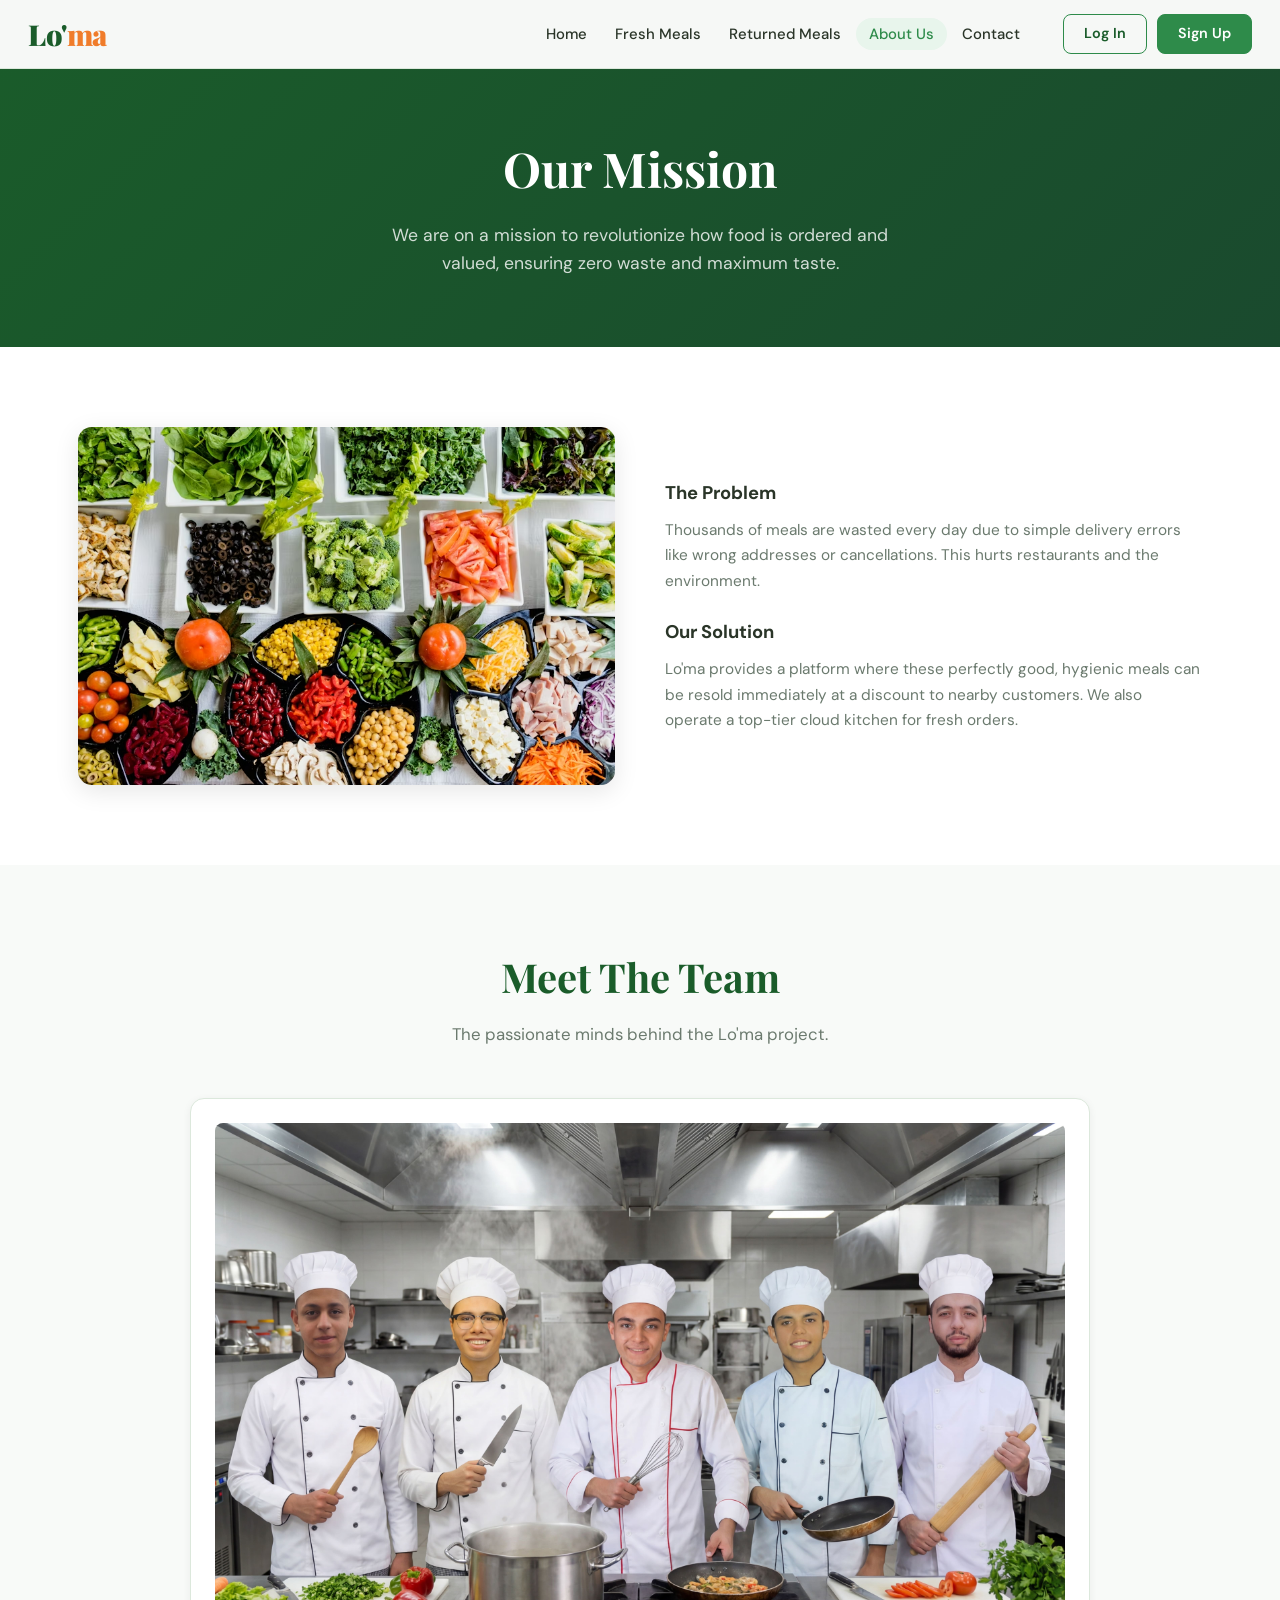
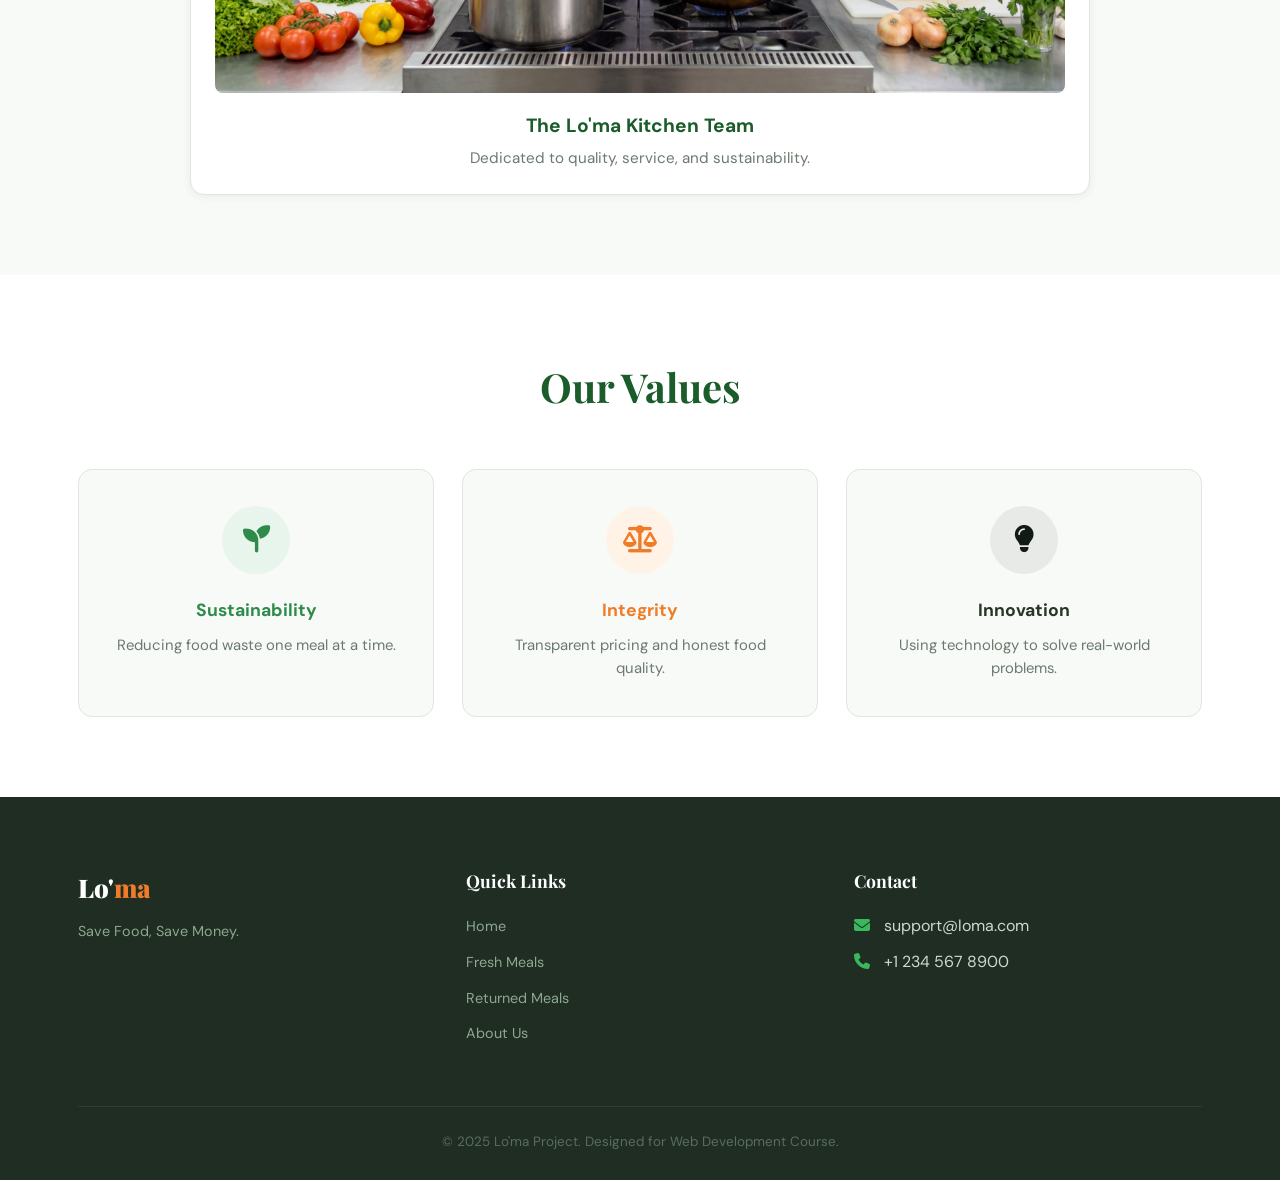
==== about.html @ 8de46e3e "frist" ====
<!DOCTYPE html>
<html lang="en">
<head>
  <meta charset="UTF-8"/>
  <meta name="viewport" content="width=device-width, initial-scale=1.0"/>
  <title>About Us — Lo'ma</title>
  <link rel="stylesheet" href="style.css"/>
  <link rel="stylesheet" href="https://cdnjs.cloudflare.com/ajax/libs/font-awesome/6.4.0/css/all.min.css"/>
</head>
<body>
<nav class="navbar" id="navbar">
  <div class="nav-container">
    <a href="index.html" class="logo">Lo'<span>ma</span></a>
    <ul class="nav-links">
      <li><a href="index.html">Home</a></li>
      <li><a href="new_meal.html">Fresh Meals</a></li>
      <li><a href="return_meal.html">Returned Meals</a></li>
      <li class="active"><a href="about.html">About Us</a></li>
      <li><a href="contact.html">Contact</a></li>
    </ul>
    <div class="nav-auth">
      <a class="login-btn" href="login.html">Log In</a>
      <a class="signup-btn" href="signup.html">Sign Up</a>
    </div>
    <button class="hamburger" id="hamburger" aria-label="Menu"><span></span><span></span><span></span></button>
  </div>
</nav>
<ul class="mobile-menu" id="mobileMenu">
  <li><a href="index.html">Home</a></li>
  <li><a href="new_meal.html">Fresh Meals</a></li>
  <li><a href="return_meal.html">Returned Meals</a></li>
  <li class="active"><a href="about.html">About Us</a></li>
  <li><a href="contact.html">Contact</a></li>
  <div class="mobile-auth">
    <a class="login-btn" href="login.html">Log In</a>
    <a class="signup-btn" href="signup.html">Sign Up</a>
  </div>
</ul>

<section class="about-hero">
  <div class="co">
    <h1>Our Mission</h1>
    <p>We are on a mission to revolutionize how food is ordered and valued, ensuring zero waste and maximum taste.</p>
  </div>
</section>

<section class="about-mission">
  <div class="co">
    <div class="about-flex">
      <img src="images/photo-1498837167922-ddd27525d352.avif" alt="Food Concept"/>
      <div class="about-text">
        <h3>The Problem</h3>
        <p>Thousands of meals are wasted every day due to simple delivery errors like wrong addresses or cancellations. This hurts restaurants and the environment.</p>
        <h3>Our Solution</h3>
        <p>Lo'ma provides a platform where these perfectly good, hygienic meals can be resold immediately at a discount to nearby customers. We also operate a top-tier cloud kitchen for fresh orders.</p>
      </div>
    </div>
  </div>
</section>

<section class="team-section">
  <div class="co">
    <div class="sec-title"><h2>Meet The Team</h2><p>The passionate minds behind the Lo'ma project.</p></div>
    <div class="team-card">
      <img src="images/Untitled LiveDoc (3) (1).jpg" alt="Lo'ma Team"/>
      <h3>The Lo'ma Kitchen Team</h3>
      <p>Dedicated to quality, service, and sustainability.</p>
    </div>
  </div>
</section>

<section class="values-section">
  <div class="co">
    <div class="sec-title"><h2>Our Values</h2></div>
    <div class="card-grid">
      <div class="card2"><div class="card2-icon green"><i class="fas fa-seedling"></i></div><h3 style="color:var(--green-mid)">Sustainability</h3><p>Reducing food waste one meal at a time.</p></div>
      <div class="card2"><div class="card2-icon orange"><i class="fas fa-balance-scale"></i></div><h3 style="color:var(--orange)">Integrity</h3><p>Transparent pricing and honest food quality.</p></div>
      <div class="card2"><div class="card2-icon dark"><i class="fas fa-lightbulb"></i></div><h3>Innovation</h3><p>Using technology to solve real-world problems.</p></div>
    </div>
  </div>
</section>

<footer>
  <div class="co">
    <div class="footer-content">
      <div class="footer-col"><div class="footer-logo">Lo'<span>ma</span></div><p>Save Food, Save Money.</p></div>
      <div class="footer-col"><h3>Quick Links</h3><ul><li><a href="index.html">Home</a></li><li><a href="new_meal.html">Fresh Meals</a></li><li><a href="return_meal.html">Returned Meals</a></li><li><a href="about.html">About Us</a></li></ul></div>
      <div class="footer-col"><h3>Contact</h3><ul><li><i class="fas fa-envelope"></i> support@loma.com</li><li><i class="fas fa-phone"></i> +1 234 567 8900</li></ul></div>
    </div>
    <div class="copyright"><p>&copy; 2025 Lo'ma Project. Designed for Web Development Course.</p></div>
  </div>
</footer>
<script src="main.js"></script>
<script src="modal.js"></script>
</body>
</html>
---- style.css ----
/* ============================================================
   Lo'ma — Global Design System
   ============================================================ */
@import url('https://fonts.googleapis.com/css2?family=Playfair+Display:wght@700;900&family=DM+Sans:wght@300;400;500;600;700&display=swap');

:root {
  --green-deep:    #1a5c2a;
  --green-mid:     #2e8b4a;
  --green-bright:  #3ab85e;
  --green-light:   #e8f5ec;
  --orange:        #f07c2a;
  --orange-light:  #fff3e8;
  --dark:          #111a14;
  --dark-2:        #1f2d23;
  --text:          #2a3528;
  --text-muted:    #6b7a6e;
  --bg:            #f8faf8;
  --white:         #ffffff;
  --border:        #dce8dc;
  --shadow-sm:     0 2px 8px rgba(0,0,0,0.06);
  --shadow-md:     0 6px 24px rgba(0,0,0,0.10);
  --shadow-lg:     0 16px 48px rgba(0,0,0,0.14);
  --radius:        14px;
  --radius-sm:     8px;
  --transition:    all 0.28s cubic-bezier(.4,0,.2,1);
  --font-display:  'Playfair Display', serif;
  --font-body:     'DM Sans', sans-serif;
}

*,*::before,*::after{margin:0;padding:0;box-sizing:border-box}
html{scroll-behavior:smooth;font-size:16px}
body{font-family:var(--font-body);color:var(--text);background:var(--bg);line-height:1.6;overflow-x:hidden}
img{max-width:100%;display:block}
a{text-decoration:none;color:inherit}
ul{list-style:none}
button{cursor:pointer;font-family:var(--font-body)}

/* NAVBAR */
.navbar{background:rgba(255,255,255,0.96);backdrop-filter:blur(14px);-webkit-backdrop-filter:blur(14px);position:fixed;width:100%;top:0;left:0;border-bottom:1px solid var(--border);z-index:1000;transition:var(--transition)}
.navbar.scrolled{box-shadow:var(--shadow-md);background:rgba(255,255,255,0.99)}
.nav-container{max-width:1280px;margin:0 auto;padding:0 28px;display:flex;align-items:center;height:68px;gap:12px}
.logo{font-family:var(--font-display);font-size:1.8rem;font-weight:900;color:var(--green-deep);letter-spacing:-0.5px;flex-shrink:0}
.logo span{color:var(--orange)}
.nav-links{display:flex;align-items:center;gap:2px;margin-left:auto}
.nav-links li a{color:var(--text);font-size:0.93rem;font-weight:500;padding:6px 13px;border-radius:50px;transition:var(--transition);white-space:nowrap}
.nav-links li a:hover{color:var(--green-mid);background:var(--green-light)}
.nav-links li.active a{color:var(--green-mid);background:var(--green-light)}
.nav-auth{display:flex;align-items:center;gap:10px;margin-left:18px;flex-shrink:0}
.login-btn{background:transparent;color:var(--green-deep);border:1.5px solid var(--green-mid);font-size:0.9rem;font-weight:600;border-radius:var(--radius-sm);padding:7px 20px;transition:var(--transition);white-space:nowrap;display:inline-block}
.login-btn:hover{background:var(--green-light)}
.signup-btn{background:var(--green-mid);color:var(--white);border:1.5px solid var(--green-mid);font-size:0.9rem;font-weight:600;border-radius:var(--radius-sm);padding:7px 20px;transition:var(--transition);white-space:nowrap;display:inline-block}
.signup-btn:hover{background:var(--green-deep);border-color:var(--green-deep)}
.hamburger{display:none;flex-direction:column;gap:5px;background:none;border:none;padding:4px;margin-left:auto;cursor:pointer;z-index:1100}
.hamburger span{display:block;width:24px;height:2.5px;background:var(--text);border-radius:2px;transition:var(--transition)}
.hamburger.active span:nth-child(1){transform:translateY(7.5px) rotate(45deg)}
.hamburger.active span:nth-child(2){opacity:0;transform:scaleX(0)}
.hamburger.active span:nth-child(3){transform:translateY(-7.5px) rotate(-45deg)}
.mobile-menu{display:none;position:fixed;top:68px;left:0;right:0;background:var(--white);border-bottom:1px solid var(--border);padding:20px 24px 28px;z-index:999;box-shadow:var(--shadow-md);flex-direction:column;gap:4px}
.mobile-menu.open{display:flex}
.mobile-menu li a{display:block;padding:11px 16px;border-radius:var(--radius-sm);font-weight:500;font-size:1rem;color:var(--text);transition:var(--transition)}
.mobile-menu li a:hover,.mobile-menu li.active a{background:var(--green-light);color:var(--green-mid)}
.mobile-auth{display:flex;gap:10px;margin-top:16px;padding-top:16px;border-top:1px solid var(--border)}
.mobile-auth .login-btn,.mobile-auth .signup-btn{flex:1;text-align:center;padding:10px}

/* HERO */
.hero-section{width:100%;min-height:100vh;position:relative;display:flex;align-items:center;justify-content:center;padding-top:68px;overflow:hidden}
.hero-bg{position:absolute;inset:0;z-index:0}
.hero-image{width:100%;height:100%;object-fit:cover;position:absolute;inset:0}
.hero-overlay{position:absolute;inset:0;background:linear-gradient(160deg,rgba(10,25,14,0.75) 0%,rgba(26,92,42,0.55) 60%,rgba(10,25,14,0.78) 100%);z-index:1}
.hero-content{position:relative;z-index:2;text-align:center;padding:60px 24px;max-width:860px;width:100%}
.hero-badge{display:inline-block;background:rgba(255,255,255,0.14);border:1px solid rgba(255,255,255,0.3);color:#fff;font-size:0.78rem;font-weight:600;letter-spacing:1.8px;text-transform:uppercase;padding:6px 18px;border-radius:50px;margin-bottom:28px;backdrop-filter:blur(4px)}
.hero-content h1{font-family:var(--font-display);font-size:clamp(2.2rem,5.5vw,3.8rem);font-weight:900;line-height:1.12;color:#fff;margin-bottom:22px;text-shadow:0 2px 20px rgba(0,0,0,0.3)}
.hero-content h1 em{font-style:normal;color:#7eeaa0}
.hero-lead{font-size:clamp(1rem,2vw,1.2rem);color:rgba(255,255,255,0.82);margin-bottom:44px;max-width:580px;margin-left:auto;margin-right:auto}
.hero-buttons{display:flex;justify-content:center;gap:14px;flex-wrap:wrap}
.hero-btn{padding:13px 32px;border-radius:var(--radius);font-size:1rem;font-weight:600;transition:var(--transition);text-decoration:none;border:1.5px solid rgba(255,255,255,0.5);background:rgba(255,255,255,0.12);color:#fff;backdrop-filter:blur(4px)}
.hero-btn:hover{background:rgba(255,255,255,0.22);transform:translateY(-2px)}
.hero-btn.active{background:var(--green-mid);border-color:var(--green-mid);color:#fff;box-shadow:0 4px 20px rgba(46,139,74,0.5)}
.hero-btn.active:hover{background:var(--green-deep);transform:translateY(-2px)}
.hero-scroll{position:absolute;bottom:32px;left:50%;transform:translateX(-50%);z-index:2;display:flex;flex-direction:column;align-items:center;gap:6px;color:rgba(255,255,255,0.5);font-size:0.72rem;letter-spacing:1px;text-transform:uppercase;animation:bounce 2s infinite}
@keyframes bounce{0%,100%{transform:translateX(-50%) translateY(0)}50%{transform:translateX(-50%) translateY(6px)}}

/* SHARED */
.co{max-width:1180px;margin:0 auto;padding:0 28px}
.sec-title{text-align:center;margin-bottom:50px}
.sec-title h2{font-family:var(--font-display);font-size:clamp(1.8rem,3.5vw,2.5rem);color:var(--green-deep);margin-bottom:12px}
.sec-title p{color:var(--text-muted);font-size:1.05rem;max-width:560px;margin:0 auto}
section{overflow:hidden}

/* FEATURES */
.features{padding:90px 0;background:var(--white)}
.card-grid{display:grid;grid-template-columns:repeat(auto-fit,minmax(260px,1fr));gap:28px}
.card2{background:var(--bg);border:1px solid var(--border);border-radius:var(--radius);padding:36px 28px;text-align:center;transition:var(--transition)}
.card2:hover{transform:translateY(-6px);box-shadow:var(--shadow-md);background:var(--white)}
.card2-icon{width:68px;height:68px;border-radius:50%;display:flex;align-items:center;justify-content:center;font-size:1.7rem;margin:0 auto 22px}
.card2-icon.green{background:var(--green-light);color:var(--green-mid)}
.card2-icon.orange{background:var(--orange-light);color:var(--orange)}
.card2-icon.dark{background:#e8eae8;color:var(--dark)}
.card2 h3{font-size:1.1rem;font-weight:700;margin-bottom:10px;color:var(--text)}
.card2 p{color:var(--text-muted);font-size:0.93rem;line-height:1.55}

/* WHY */
.why-section{padding:90px 0;background:var(--green-light)}
.why-grid{display:grid;grid-template-columns:repeat(auto-fit,minmax(280px,1fr));gap:24px}
.why-item{display:flex;gap:18px;align-items:flex-start;background:var(--white);padding:28px 24px;border-radius:var(--radius);border:1px solid var(--border);transition:var(--transition)}
.why-item:hover{transform:translateY(-4px);box-shadow:var(--shadow-md)}
.why-icon{width:48px;height:48px;border-radius:50%;background:var(--green-light);display:flex;align-items:center;justify-content:center;color:var(--green-mid);font-size:1.2rem;flex-shrink:0}
.why-item h4{font-size:1rem;font-weight:700;margin-bottom:6px}
.why-item p{color:var(--text-muted);font-size:0.92rem;line-height:1.5}

/* FOOTER */
footer{background:var(--dark-2);color:#cdd9ce;padding:70px 0 28px}
.footer-content{display:grid;grid-template-columns:repeat(auto-fit,minmax(200px,1fr));gap:40px;margin-bottom:50px}
.footer-col h3{font-family:var(--font-display);color:var(--white);font-size:1.1rem;margin-bottom:18px}
.footer-col p{color:#8fa890;font-size:0.9rem;line-height:1.65}
.footer-col ul li{margin-bottom:10px}
.footer-col ul li a{color:#8fa890;font-size:0.9rem;transition:color 0.2s}
.footer-col ul li a:hover{color:var(--green-bright)}
.footer-col ul li i{width:18px;margin-right:8px;color:var(--green-bright)}
.footer-logo{font-family:var(--font-display);font-size:1.6rem;font-weight:900;color:var(--white);margin-bottom:12px}
.footer-logo span{color:var(--orange)}
.copyright{text-align:center;border-top:1px solid rgba(255,255,255,0.08);padding-top:24px;font-size:0.84rem;color:#5a6e5c}

/* NEW MEALS */
.new-meals-section{padding:110px 28px 60px;max-width:1280px;margin:0 auto}
.page-header{margin-bottom:30px}
.page-header h1{font-family:var(--font-display);font-size:clamp(1.8rem,3vw,2.4rem);color:var(--text);margin-bottom:6px}
.page-header p{color:var(--text-muted);font-size:1rem}
.search-wrap{position:relative;margin-bottom:20px}
.search-wrap i{position:absolute;left:15px;top:50%;transform:translateY(-50%);color:var(--text-muted)}
.search-bar{width:100%;padding:13px 18px 13px 42px;border:1.5px solid var(--border);border-radius:var(--radius);font-size:0.95rem;font-family:var(--font-body);outline:none;background:var(--white);transition:var(--transition)}
.search-bar:focus{border-color:var(--green-mid);box-shadow:0 0 0 3px rgba(46,139,74,0.1)}
.filters{display:flex;gap:10px;flex-wrap:wrap;margin-bottom:28px}
.filter-btn{background:var(--white);border:1.5px solid var(--border);padding:8px 18px;font-size:0.88rem;font-weight:500;color:var(--text);border-radius:50px;transition:var(--transition)}
.filter-btn:hover,.filter-btn.active{background:var(--green-light);border-color:var(--green-mid);color:var(--green-deep)}
.section-label{font-size:1.2rem;font-weight:700;color:var(--text);margin-bottom:20px}
.cards-container{display:grid;grid-template-columns:repeat(auto-fill,minmax(280px,1fr));gap:24px}
.card{background:var(--white);border-radius:var(--radius);border:1px solid var(--border);overflow:hidden;transition:var(--transition)}
.card:hover{transform:translateY(-5px);box-shadow:var(--shadow-md)}
.card-img-container{height:200px;overflow:hidden}
.meal-img{width:100%;height:100%;object-fit:cover;transition:transform 0.4s ease}
.card:hover .meal-img{transform:scale(1.06)}
.card-info{padding:18px 20px 20px}
.meal-title{font-weight:700;font-size:1rem;color:var(--text);margin-bottom:6px}
.meal-desc{font-size:0.87rem;color:var(--text-muted);margin-bottom:14px;line-height:1.5}
.tags{display:flex;gap:8px;flex-wrap:wrap;margin-bottom:14px}
.tag{background:var(--bg);border:1px solid var(--border);padding:4px 11px;border-radius:50px;font-size:0.82rem;font-weight:600;color:var(--text-muted);transition:var(--transition)}
.tag:hover{background:var(--green-light);border-color:var(--green-mid);color:var(--green-deep)}
.add-to-cart-btn{background:var(--green-mid);color:var(--white);border:none;border-radius:var(--radius-sm);padding:10px 22px;font-size:0.9rem;font-weight:700;transition:var(--transition);width:100%}
.add-to-cart-btn:hover{background:var(--green-deep);transform:translateY(-1px)}

/* RETURNED MEALS */
.returned-meals-section{padding:110px 28px 60px;max-width:1280px;margin:0 auto;background:transparent}
.section-title{font-family:var(--font-display);font-size:clamp(1.8rem,3vw,2.4rem);color:var(--text);margin-bottom:6px;font-weight:700}
.section-subtitle{color:var(--text-muted);font-size:1rem;margin-bottom:28px}
.sorting-bar-wrap{background:var(--white);border:1px solid var(--border);border-radius:var(--radius);padding:14px 20px;margin-bottom:28px;display:flex;align-items:center;gap:12px;flex-wrap:wrap}
.sort-label{font-size:0.9rem;font-weight:700;color:var(--text);white-space:nowrap}
.sort-btn{padding:7px 16px;border:1.5px solid var(--border);background:var(--bg);border-radius:50px;font-size:0.85rem;font-weight:500;color:var(--text);transition:var(--transition)}
.sort-btn:hover,.sort-btn.c{background:var(--green-light);border-color:var(--green-mid);color:var(--green-deep)}
.meals-grid{display:grid;grid-template-columns:repeat(auto-fill,minmax(280px,1fr));gap:24px}
.meal-card{background:var(--white);border-radius:var(--radius);border:1px solid var(--border);overflow:hidden;transition:var(--transition);position:relative}
.meal-card:hover{transform:translateY(-5px);box-shadow:var(--shadow-md)}
.re-meal-img{width:100%;height:210px;object-fit:cover}
.badge{position:absolute;top:14px;left:14px;padding:5px 13px;background:var(--green-mid);color:var(--white);font-size:0.82rem;font-weight:700;border-radius:50px}
.badge.green{background:var(--green-mid)}
.meal-card-body{padding:16px 18px 20px}
.meal-card h3{font-size:1.03rem;font-weight:700;color:var(--text);margin-bottom:4px}
.restaurant{color:var(--text-muted);font-size:0.87rem;margin-bottom:8px}
.reason{font-style:italic;color:#8a7a5e;font-size:0.87rem;margin-bottom:6px}
.expiry{color:var(--text);font-weight:600;font-size:0.87rem;margin-bottom:12px}
.price-box{display:flex;align-items:center;gap:10px;margin-bottom:14px}
.new-price{color:var(--green-deep);font-weight:800;font-size:1.2rem}
.old-price{color:var(--text-muted);text-decoration:line-through;font-size:0.93rem}
.add-btn{width:100%;background:var(--green-mid);color:var(--white);padding:11px;border-radius:var(--radius-sm);border:none;font-weight:700;font-size:0.9rem;transition:var(--transition)}
.add-btn:hover{background:var(--green-deep);transform:translateY(-1px)}

/* FORM */
.form-section{display:flex;justify-content:center;align-items:flex-start;padding:110px 24px 60px;background:var(--bg);min-height:100vh}
.returned-form{background:var(--white);border-radius:var(--radius);border:1px solid var(--border);box-shadow:var(--shadow-md);padding:40px 40px 36px;max-width:780px;width:100%}
.returned-form h2{font-family:var(--font-display);font-size:1.8rem;font-weight:800;color:var(--text);margin-bottom:4px}
.form-lead{color:var(--text-muted);font-size:0.93rem;padding-bottom:22px;margin-bottom:26px;border-bottom:1px solid var(--border)}
.fields-row{display:flex;gap:18px;flex-wrap:wrap}
.form-group{display:flex;flex-direction:column;flex:1 1 160px;margin-bottom:16px;min-width:130px}
.form-group label{font-weight:600;margin-bottom:8px;font-size:0.92rem;color:var(--text)}
.form-group select,.form-group input[type="text"],.form-group input[type="number"],.form-group input[type="datetime-local"]{padding:11px 14px;font-size:0.95rem;font-family:var(--font-body);border:1.5px solid var(--border);border-radius:var(--radius-sm);background:var(--bg);transition:var(--transition);outline:none;color:var(--text)}
.form-group select:focus,.form-group input:focus{border-color:var(--green-mid);box-shadow:0 0 0 3px rgba(46,139,74,0.1);background:var(--white)}
.upload-area{border:2px dashed var(--border);border-radius:var(--radius);text-align:center;padding:36px 20px;color:var(--text-muted);background:var(--bg);cursor:pointer;transition:var(--transition)}
.upload-area:hover{border-color:var(--green-mid);background:var(--green-light)}
.upload-link{color:var(--green-mid);font-weight:600}
.upload-hint{font-size:0.82rem;color:#aaa;margin-top:6px}
.submit-btn{margin-top:8px;padding:13px 36px;background:var(--green-mid);color:var(--white);border-radius:var(--radius-sm);border:none;font-weight:700;font-size:1rem;transition:var(--transition)}
.submit-btn:hover{background:var(--green-deep);transform:translateY(-1px);box-shadow:0 4px 16px rgba(46,139,74,0.3)}

/* ABOUT */
.about-hero{padding:130px 0 70px;background:linear-gradient(135deg,var(--green-deep) 0%,#1a4a2e 100%);text-align:center;color:var(--white)}
.about-hero h1{font-family:var(--font-display);font-size:clamp(2rem,4vw,3rem);margin-bottom:14px}
.about-hero p{font-size:1.1rem;color:rgba(255,255,255,0.8);max-width:540px;margin:0 auto}
.about-mission{padding:80px 0;background:var(--white)}
.about-flex{display:flex;gap:50px;align-items:center;flex-wrap:wrap}
.about-flex img{border-radius:var(--radius);box-shadow:var(--shadow-md);flex:1;min-width:280px}
.about-text{flex:1;min-width:280px}
.about-text h3{font-size:1.15rem;font-weight:700;color:var(--text);margin-bottom:10px;margin-top:24px}
.about-text h3:first-child{margin-top:0}
.about-text p{color:var(--text-muted);font-size:0.96rem;line-height:1.65}
.team-section{padding:80px 0;background:var(--bg)}
.team-card{max-width:900px;margin:0 auto;background:var(--white);padding:24px;border-radius:var(--radius);box-shadow:var(--shadow-sm);border:1px solid var(--border)}
.team-card img{width:100%;border-radius:var(--radius-sm);margin-bottom:18px}
.team-card h3{text-align:center;color:var(--green-deep);font-size:1.2rem;margin-bottom:4px}
.team-card p{text-align:center;color:var(--text-muted);font-size:0.95rem}
.values-section{padding:80px 0;background:var(--white)}

/* CONTACT */
.contact-section{padding:110px 0 80px;background:var(--bg)}
.contact-grid{display:flex;gap:50px;flex-wrap:wrap}
.contact-info{flex:1;min-width:260px}
.contact-info-item{margin-bottom:32px}
.contact-info-item h4{color:var(--green-mid);font-size:1rem;font-weight:700;margin-bottom:8px}
.contact-info-item p{color:var(--text-muted);font-size:0.93rem;display:flex;align-items:center;gap:10px}
.contact-info-item i{color:var(--green-bright);width:18px}
.contact-form-card{flex:2;min-width:300px;background:var(--white);padding:36px;border-radius:var(--radius);box-shadow:var(--shadow-sm);border:1px solid var(--border)}
.form-group2{margin-bottom:20px}
.form-group2 label{display:block;margin-bottom:8px;font-weight:600;font-size:0.92rem;color:var(--text)}
.form-control{width:100%;padding:11px 14px;border:1.5px solid var(--border);border-radius:var(--radius-sm);font-family:var(--font-body);font-size:0.95rem;color:var(--text);background:var(--bg);outline:none;transition:var(--transition)}
.form-control:focus{border-color:var(--green-mid);box-shadow:0 0 0 3px rgba(46,139,74,0.1);background:var(--white)}
.btnn{display:inline-block;padding:13px 32px;border-radius:var(--radius-sm);font-weight:700;font-family:var(--font-body);font-size:1rem;transition:var(--transition);cursor:pointer;border:none}
.btnn-primary{background:var(--green-mid);color:var(--white)}
.btnn-primary:hover{background:var(--green-deep);transform:translateY(-1px);box-shadow:0 4px 16px rgba(46,139,74,0.3)}

/* WELCOME */
.welcome-section{width:100%;min-height:100vh;display:flex;flex-direction:column;justify-content:center;align-items:center;padding:100px 24px 60px;background:linear-gradient(135deg,#f0f7f1 0%,#e4f0e6 100%);text-align:center}
.welcome-section h1{font-family:var(--font-display);font-size:clamp(2rem,4.5vw,3.5rem);font-weight:900;color:var(--dark);margin-bottom:14px;letter-spacing:-1px}
.highlight{color:var(--green-bright)}
.welcome-lead{color:var(--text-muted);font-size:1.1rem;margin-bottom:50px;max-width:520px}
.roles-cards{display:flex;gap:28px;justify-content:center;flex-wrap:wrap;max-width:900px}
.role-card{background:var(--white);border-radius:var(--radius);border:1.5px solid var(--border);box-shadow:var(--shadow-sm);flex:1 1 260px;max-width:380px;text-align:center;padding:40px 30px 32px;transition:var(--transition);cursor:pointer}
.role-card:hover{transform:translateY(-8px);box-shadow:var(--shadow-lg);border-color:var(--green-mid)}
.role-icon{margin-bottom:20px}
.iconfront-icon{color:var(--green-bright);font-size:2rem}
.role-card h2{font-size:1.3rem;font-weight:800;color:var(--text);margin-bottom:10px}
.role-card p{color:var(--text-muted);font-size:0.95rem;line-height:1.6;max-width:280px;margin:0 auto}

/* AUTH PAGE */
.auth-page{min-height:100vh;display:flex;align-items:center;justify-content:center;padding:100px 24px 60px;background:linear-gradient(135deg,#f0f7f1 0%,#e4f0e6 100%)}
.auth-card{background:var(--white);border-radius:var(--radius);border:1px solid var(--border);box-shadow:var(--shadow-lg);padding:48px 44px;width:100%;max-width:460px;animation:fadeUp 0.45s ease both}
@keyframes fadeUp{from{opacity:0;transform:translateY(24px)}to{opacity:1;transform:translateY(0)}}
.auth-logo{text-align:center;margin-bottom:28px}
.auth-logo a{font-family:var(--font-display);font-size:2rem;font-weight:900;color:var(--green-deep)}
.auth-logo a span{color:var(--orange)}
.auth-card h2{font-family:var(--font-display);font-size:1.55rem;font-weight:800;color:var(--text);margin-bottom:6px;text-align:center}
.auth-subtitle{text-align:center;color:var(--text-muted);font-size:0.92rem;margin-bottom:30px}
.auth-form-group{margin-bottom:18px}
.auth-form-group label{display:block;font-weight:600;font-size:0.9rem;color:var(--text);margin-bottom:7px}
.auth-input-wrap{position:relative}
.auth-input{width:100%;padding:12px 40px 12px 14px;border:1.5px solid var(--border);border-radius:var(--radius-sm);font-family:var(--font-body);font-size:0.95rem;color:var(--text);background:var(--bg);outline:none;transition:var(--transition)}
.auth-input:focus{border-color:var(--green-mid);box-shadow:0 0 0 3px rgba(46,139,74,0.1);background:var(--white)}
.auth-input-wrap i{position:absolute;right:14px;top:50%;transform:translateY(-50%);color:var(--text-muted);font-size:0.9rem;cursor:pointer}
.auth-row{display:flex;justify-content:space-between;align-items:center;margin-bottom:22px}
.auth-check{display:flex;align-items:center;gap:8px;font-size:0.88rem;color:var(--text-muted);cursor:pointer}
.auth-check input{accent-color:var(--green-mid)}
.auth-forgot{font-size:0.88rem;color:var(--green-mid);font-weight:600}
.auth-forgot:hover{color:var(--green-deep)}
.auth-btn{width:100%;padding:13px;background:var(--green-mid);color:var(--white);border:none;border-radius:var(--radius-sm);font-size:1rem;font-weight:700;font-family:var(--font-body);transition:var(--transition);margin-bottom:22px}
.auth-btn:hover{background:var(--green-deep);transform:translateY(-1px);box-shadow:0 4px 20px rgba(46,139,74,0.35)}
.auth-divider{display:flex;align-items:center;gap:14px;margin-bottom:20px;color:var(--text-muted);font-size:0.85rem}
.auth-divider::before,.auth-divider::after{content:'';flex:1;height:1px;background:var(--border)}
.auth-social{display:flex;gap:12px;margin-bottom:24px}
.auth-social-btn{flex:1;padding:10px;border:1.5px solid var(--border);background:var(--white);border-radius:var(--radius-sm);font-size:0.87rem;font-weight:600;color:var(--text);display:flex;align-items:center;justify-content:center;gap:8px;transition:var(--transition);cursor:pointer}
.auth-social-btn:hover{background:var(--bg);border-color:var(--text-muted)}
.auth-switch{text-align:center;font-size:0.9rem;color:var(--text-muted)}
.auth-switch a{color:var(--green-mid);font-weight:700}
.auth-switch a:hover{color:var(--green-deep)}

/* RESPONSIVE */
@media(max-width:1024px){.logo{padding-left:0}.returned-meals-section{padding:110px 24px 60px}}
@media(max-width:768px){.nav-links{display:none}.nav-auth{display:none}.hamburger{display:flex}.hero-content{padding:40px 20px}.auth-card{padding:36px 28px}.returned-form{padding:28px 22px}.fields-row{flex-direction:column;gap:0}.meals-grid{grid-template-columns:1fr}.contact-grid{flex-direction:column}.contact-form-card{padding:26px}.about-flex{flex-direction:column}.roles-cards{flex-direction:column;align-items:center}.role-card{max-width:100%}.footer-content{grid-template-columns:1fr 1fr}}
@media(max-width:480px){.hero-buttons{flex-direction:column;align-items:center}.hero-btn{width:100%;max-width:290px;text-align:center}.cards-container{grid-template-columns:1fr}.footer-content{grid-template-columns:1fr}.auth-social{flex-direction:column}.auth-card{padding:28px 20px}.sorting-bar-wrap{gap:8px}.card-grid{grid-template-columns:1fr}.why-grid{grid-template-columns:1fr}.new-meals-section{padding:100px 16px 50px}.returned-meals-section{padding:100px 16px 50px}}

/* ============================================================
   MODAL — Auth Popup
   ============================================================ */
.modal-backdrop {
  position: fixed;
  inset: 0;
  background: rgba(10, 20, 12, 0.55);
  backdrop-filter: blur(6px);
  -webkit-backdrop-filter: blur(6px);
  z-index: 9000;
  display: flex;
  align-items: center;
  justify-content: center;
  padding: 20px;
  opacity: 0;
  pointer-events: none;
  transition: opacity 0.3s ease;
}
.modal-backdrop.open {
  opacity: 1;
  pointer-events: all;
}
.modal-box {
  background: var(--white);
  border-radius: 20px;
  box-shadow: 0 24px 80px rgba(0,0,0,0.22);
  width: 100%;
  max-width: 440px;
  padding: 44px 40px 36px;
  position: relative;
  transform: translateY(30px) scale(0.97);
  transition: transform 0.35s cubic-bezier(.22,1,.36,1), opacity 0.3s ease;
  opacity: 0;
}
.modal-backdrop.open .modal-box {
  transform: translateY(0) scale(1);
  opacity: 1;
}
.modal-close {
  position: absolute;
  top: 16px; right: 18px;
  background: var(--bg);
  border: 1px solid var(--border);
  width: 34px; height: 34px;
  border-radius: 50%;
  display: flex; align-items: center; justify-content: center;
  cursor: pointer;
  color: var(--text-muted);
  font-size: 0.85rem;
  transition: var(--transition);
}
.modal-close:hover { background: #fde8e8; border-color: #f5b8b8; color: #c0392b; }

.modal-logo {
  text-align: center;
  margin-bottom: 22px;
}
.modal-logo a {
  font-family: var(--font-display);
  font-size: 1.9rem;
  font-weight: 900;
  color: var(--green-deep);
}
.modal-logo a span { color: var(--orange); }

.modal-tabs {
  display: flex;
  background: var(--bg);
  border: 1px solid var(--border);
  border-radius: 10px;
  padding: 4px;
  margin-bottom: 28px;
  gap: 4px;
}
.modal-tab {
  flex: 1;
  text-align: center;
  padding: 9px;
  border-radius: 8px;
  font-size: 0.92rem;
  font-weight: 600;
  color: var(--text-muted);
  cursor: pointer;
  transition: var(--transition);
  border: none;
  background: transparent;
  font-family: var(--font-body);
}
.modal-tab.active {
  background: var(--white);
  color: var(--green-deep);
  box-shadow: 0 2px 8px rgba(0,0,0,0.08);
}

.modal-form { display: none; }
.modal-form.active { display: block; }

.modal-form-group { margin-bottom: 16px; }
.modal-form-group label {
  display: block;
  font-weight: 600;
  font-size: 0.88rem;
  color: var(--text);
  margin-bottom: 7px;
}
.modal-input-wrap { position: relative; }
.modal-input {
  width: 100%;
  padding: 11px 40px 11px 14px;
  border: 1.5px solid var(--border);
  border-radius: var(--radius-sm);
  font-family: var(--font-body);
  font-size: 0.95rem;
  color: var(--text);
  background: var(--bg);
  outline: none;
  transition: var(--transition);
}
.modal-input:focus {
  border-color: var(--green-mid);
  box-shadow: 0 0 0 3px rgba(46,139,74,0.1);
  background: var(--white);
}
.modal-input-wrap i {
  position: absolute;
  right: 13px; top: 50%;
  transform: translateY(-50%);
  color: var(--text-muted);
  font-size: 0.88rem;
  cursor: pointer;
  transition: color 0.2s;
}
.modal-input-wrap i:hover { color: var(--green-mid); }

.modal-row {
  display: flex;
  justify-content: space-between;
  align-items: center;
  margin-bottom: 20px;
}
.modal-check {
  display: flex; align-items: center; gap: 7px;
  font-size: 0.85rem; color: var(--text-muted); cursor: pointer;
}
.modal-check input { accent-color: var(--green-mid); }
.modal-forgot { font-size: 0.85rem; color: var(--green-mid); font-weight: 600; }
.modal-forgot:hover { color: var(--green-deep); }

.modal-btn {
  width: 100%;
  padding: 12px;
  background: var(--green-mid);
  color: var(--white);
  border: none;
  border-radius: var(--radius-sm);
  font-size: 0.97rem;
  font-weight: 700;
  font-family: var(--font-body);
  transition: var(--transition);
  margin-bottom: 18px;
  cursor: pointer;
}
.modal-btn:hover {
  background: var(--green-deep);
  transform: translateY(-1px);
  box-shadow: 0 4px 18px rgba(46,139,74,0.35);
}

.modal-divider {
  display: flex; align-items: center; gap: 12px;
  margin-bottom: 16px;
  color: var(--text-muted); font-size: 0.82rem;
}
.modal-divider::before, .modal-divider::after {
  content: ''; flex: 1; height: 1px; background: var(--border);
}

.modal-social { display: flex; gap: 10px; margin-bottom: 20px; }
.modal-social-btn {
  flex: 1; padding: 9px 6px;
  border: 1.5px solid var(--border);
  background: var(--white);
  border-radius: var(--radius-sm);
  font-size: 0.85rem; font-weight: 600;
  color: var(--text);
  display: flex; align-items: center; justify-content: center; gap: 7px;
  transition: var(--transition); cursor: pointer;
  font-family: var(--font-body);
}
.modal-social-btn:hover { background: var(--bg); border-color: var(--text-muted); }

.modal-switch {
  text-align: center; font-size: 0.87rem; color: var(--text-muted);
}
.modal-switch-link {
  color: var(--green-mid); font-weight: 700; cursor: pointer; background: none; border: none;
  font-family: var(--font-body); font-size: 0.87rem;
}
.modal-switch-link:hover { color: var(--green-deep); }

/* Success state */
.modal-success {
  text-align: center; padding: 20px 0 10px;
  display: none;
}
.modal-success.show { display: block; }
.modal-success-icon {
  width: 64px; height: 64px;
  background: var(--green-light);
  border-radius: 50%;
  display: flex; align-items: center; justify-content: center;
  font-size: 1.8rem; color: var(--green-mid);
  margin: 0 auto 16px;
  animation: popIn 0.4s cubic-bezier(.22,1,.36,1);
}
@keyframes popIn {
  from { transform: scale(0.5); opacity: 0; }
  to   { transform: scale(1);   opacity: 1; }
}
.modal-success h3 { font-family: var(--font-display); font-size: 1.4rem; color: var(--text); margin-bottom: 8px; }
.modal-success p  { color: var(--text-muted); font-size: 0.93rem; }

@media (max-width: 480px) {
  .modal-box { padding: 32px 22px 28px; }
  .modal-social { flex-direction: column; }
}
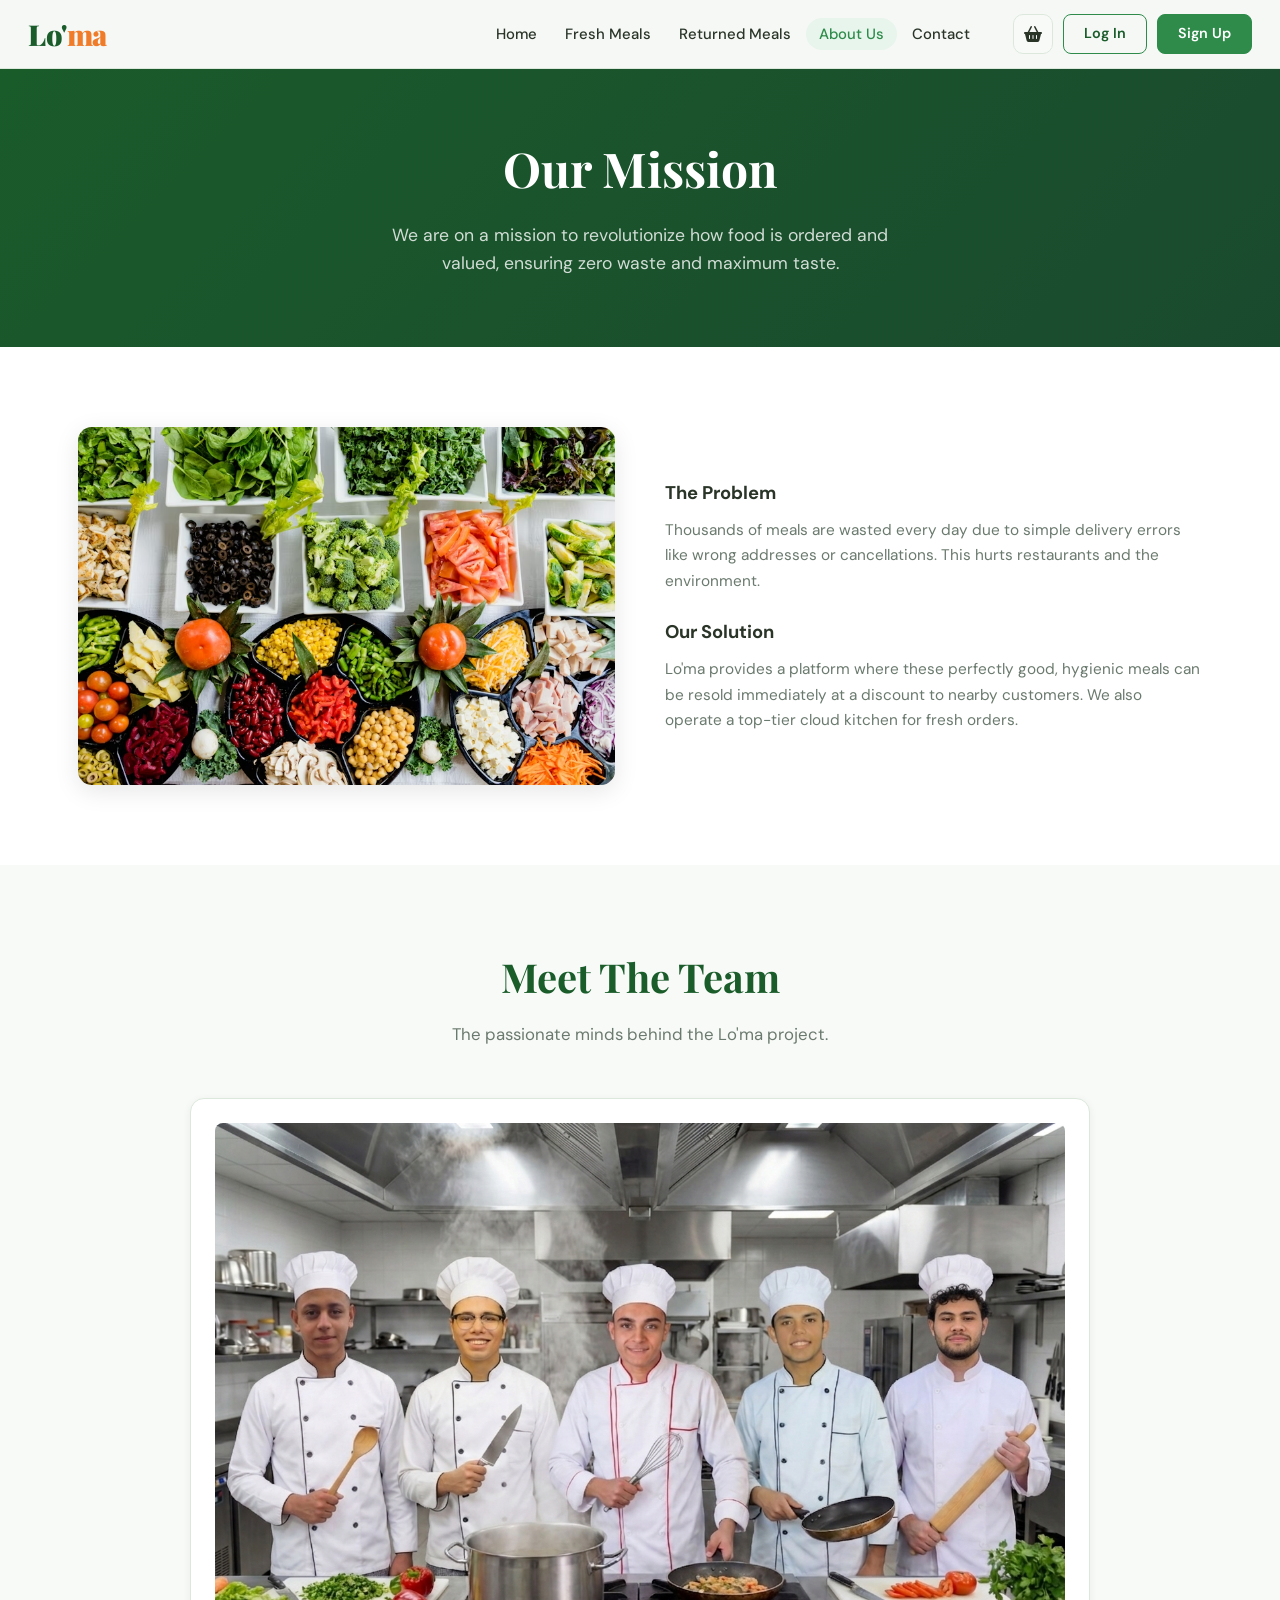
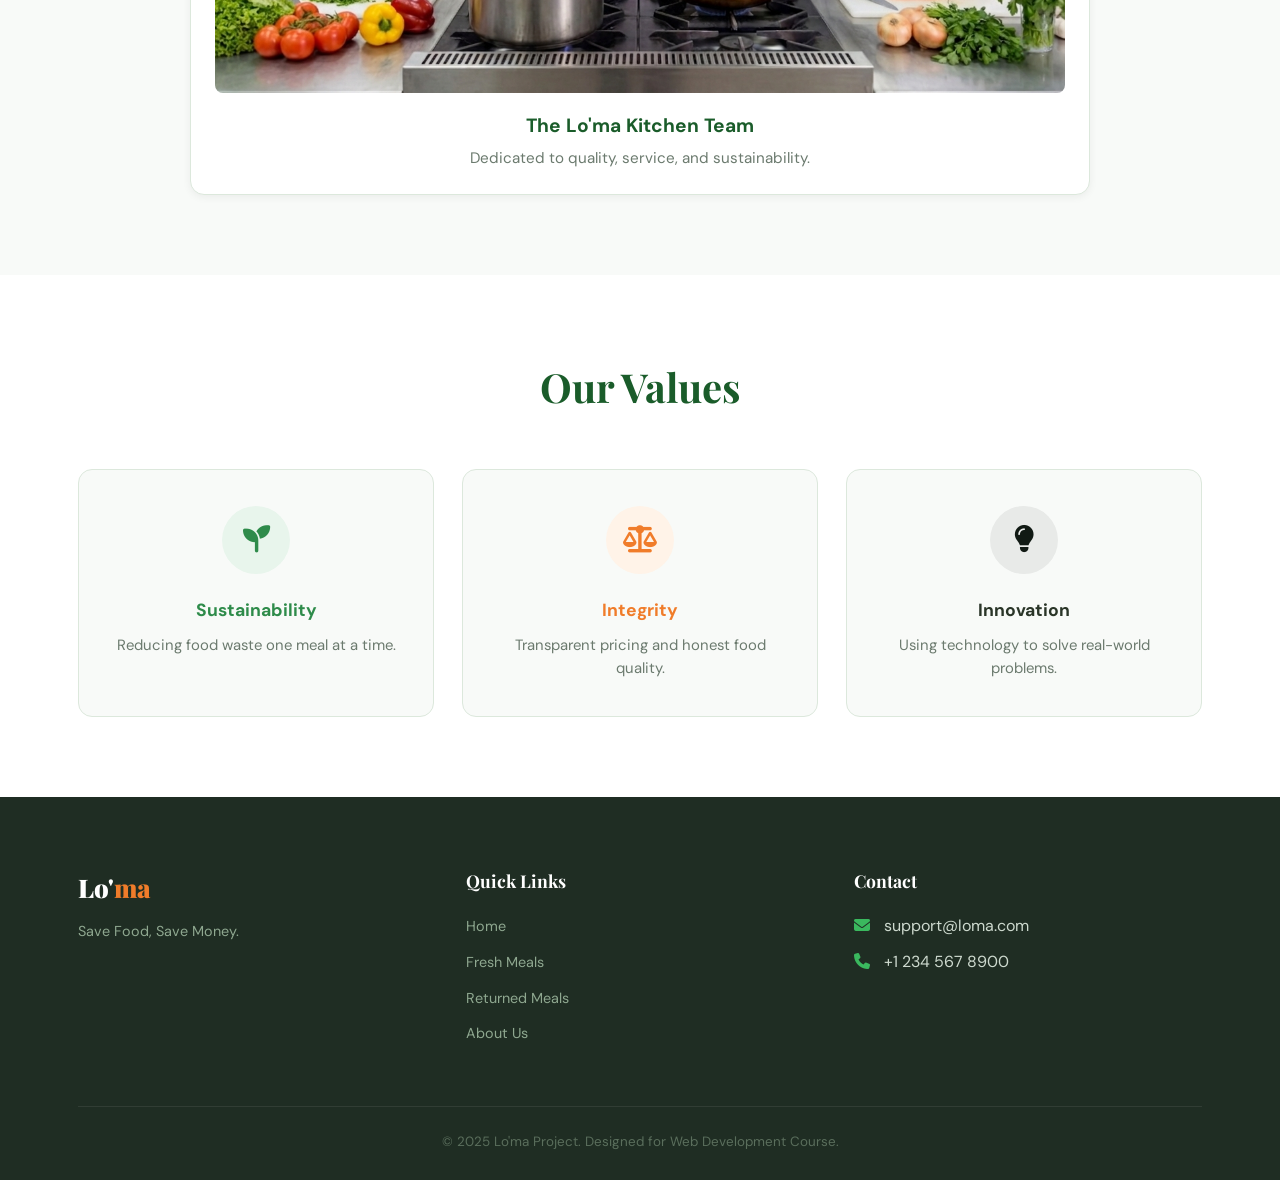
==== commit 140538a9: "loma project" ====
--- a/about.html
+++ b/about.html
@@ -14,11 +14,15 @@
     <ul class="nav-links">
       <li><a href="index.html">Home</a></li>
       <li><a href="new_meal.html">Fresh Meals</a></li>
-      <li><a href="return_meal.html">Returned Meals</a></li>
+      <li><a href="custORrest.html">Returned Meals</a></li>
       <li class="active"><a href="about.html">About Us</a></li>
       <li><a href="contact.html">Contact</a></li>
     </ul>
     <div class="nav-auth">
+      <a class="cart-icon-btn" href="#" onclick="window.lomaCart&&lomaCart.toggleSidebar();return false;" id="cartNavBtn" title="Your Cart">
+        <i class="fas fa-shopping-basket"></i>
+        <span class="cart-badge" id="cartBadge" style="display:none">0</span>
+      </a>
       <a class="login-btn" href="login.html">Log In</a>
       <a class="signup-btn" href="signup.html">Sign Up</a>
     </div>
@@ -28,7 +32,7 @@
 <ul class="mobile-menu" id="mobileMenu">
   <li><a href="index.html">Home</a></li>
   <li><a href="new_meal.html">Fresh Meals</a></li>
-  <li><a href="return_meal.html">Returned Meals</a></li>
+  <li><a href="custORrest.html">Returned Meals</a></li>
   <li class="active"><a href="about.html">About Us</a></li>
   <li><a href="contact.html">Contact</a></li>
   <div class="mobile-auth">
@@ -84,13 +88,14 @@
   <div class="co">
     <div class="footer-content">
       <div class="footer-col"><div class="footer-logo">Lo'<span>ma</span></div><p>Save Food, Save Money.</p></div>
-      <div class="footer-col"><h3>Quick Links</h3><ul><li><a href="index.html">Home</a></li><li><a href="new_meal.html">Fresh Meals</a></li><li><a href="return_meal.html">Returned Meals</a></li><li><a href="about.html">About Us</a></li></ul></div>
+      <div class="footer-col"><h3>Quick Links</h3><ul><li><a href="index.html">Home</a></li><li><a href="new_meal.html">Fresh Meals</a></li><li><a href="custORrest.html">Returned Meals</a></li><li><a href="about.html">About Us</a></li></ul></div>
       <div class="footer-col"><h3>Contact</h3><ul><li><i class="fas fa-envelope"></i> support@loma.com</li><li><i class="fas fa-phone"></i> +1 234 567 8900</li></ul></div>
     </div>
     <div class="copyright"><p>&copy; 2025 Lo'ma Project. Designed for Web Development Course.</p></div>
   </div>
 </footer>
 <script src="main.js"></script>
+<script src="cart.js"></script>
 <script src="modal.js"></script>
 </body>
 </html>
--- a/style.css
+++ b/style.css
@@ -1,6 +1,4 @@
-/* ============================================================
-   Lo'ma — Global Design System
-   ============================================================ */
+
 @import url('https://fonts.googleapis.com/css2?family=Playfair+Display:wght@700;900&family=DM+Sans:wght@300;400;500;600;700&display=swap');
 
 :root {
@@ -501,3 +499,9 @@
   .modal-box { padding: 32px 22px 28px; }
   .modal-social { flex-direction: column; }
 }
+
+/* ===== CART ICON NAVBAR ===== */
+.cart-icon-btn{position:relative;width:40px;height:40px;border-radius:10px;background:var(--bg);border:1.5px solid var(--border);display:flex;align-items:center;justify-content:center;color:var(--text);font-size:1rem;transition:var(--transition);cursor:pointer;text-decoration:none;flex-shrink:0}
+.cart-icon-btn:hover{background:var(--green-light);border-color:var(--green-mid);color:var(--green-mid);transform:none}
+.cart-badge{position:absolute;top:-6px;right:-6px;width:20px;height:20px;border-radius:50%;background:var(--orange);color:#fff;font-size:0.68rem;font-weight:700;display:flex;align-items:center;justify-content:center;border:2px solid var(--white);animation:badgePop 0.3s cubic-bezier(.4,0,.2,1)}
+@keyframes badgePop{0%{transform:scale(0)}70%{transform:scale(1.2)}100%{transform:scale(1)}}
